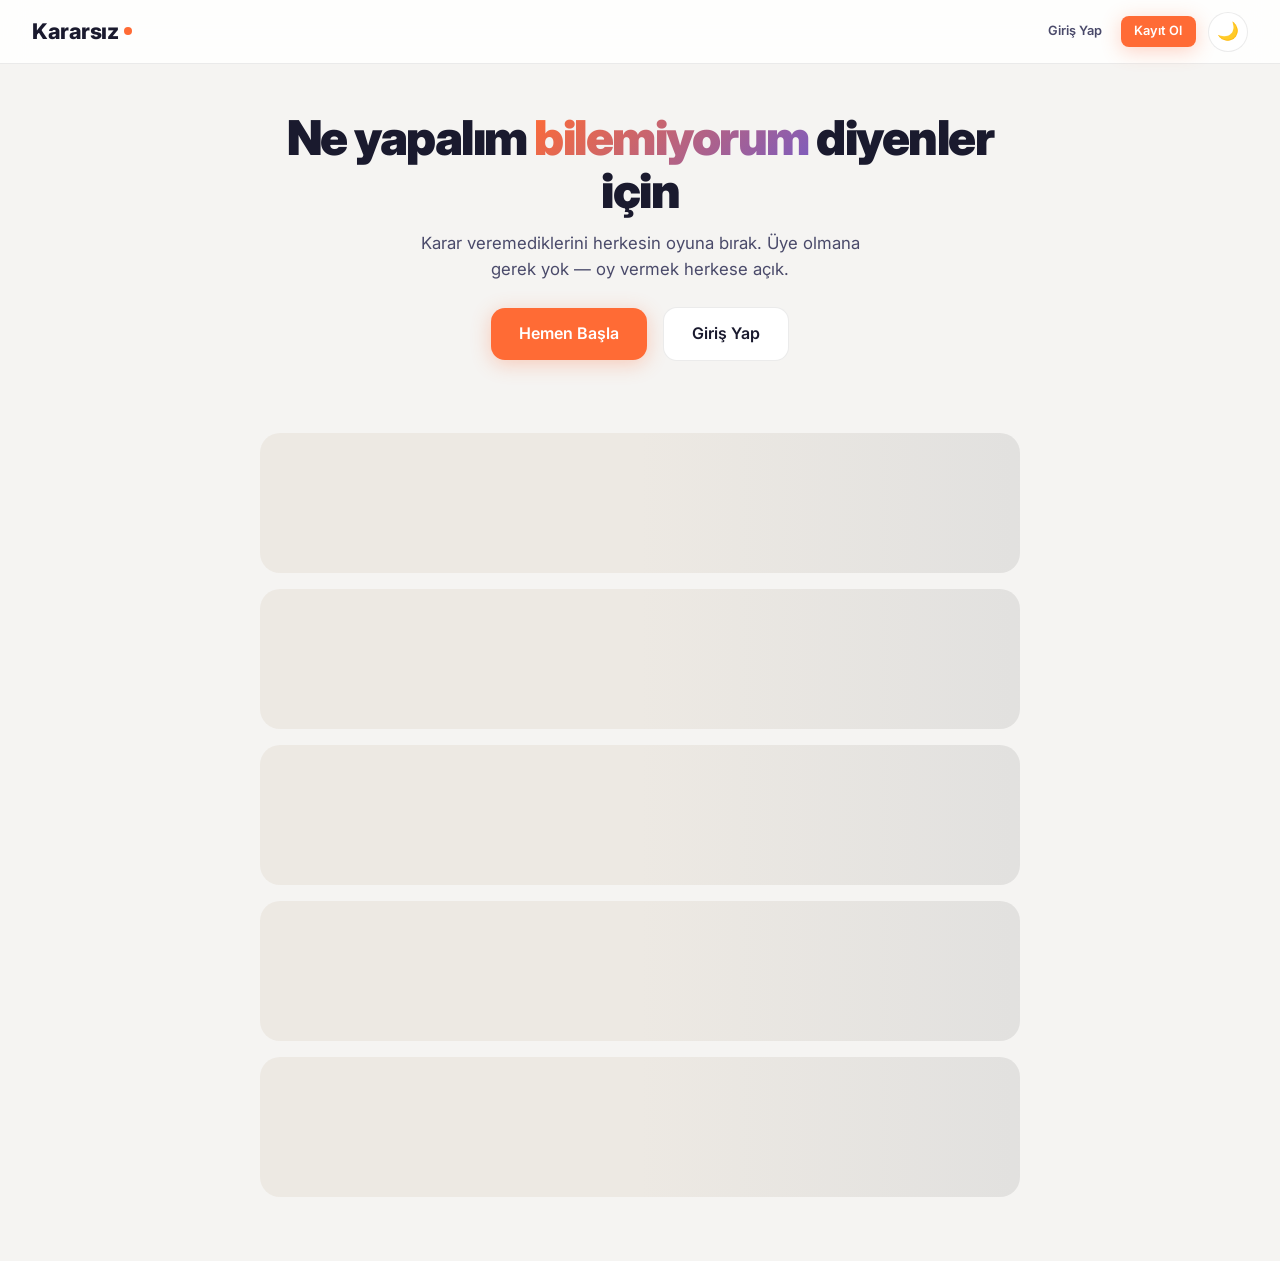
==== frontend/index.html @ 7f224d5e "backend + frontend" ====
<!DOCTYPE html>
<html lang="tr" data-theme="dark">
<head>
  <meta charset="UTF-8" />
  <meta name="viewport" content="width=device-width, initial-scale=1.0" />
  <title>Kararsız — Karar veremeyenler için anket platformu</title>
  <meta name="description" content="Kararsız mısın? Anket oluştur, oyları gör, kararını ver. Herkes oy verebilir." />
  <link rel="stylesheet" href="css/theme.css" />
  <link rel="stylesheet" href="css/style.css" />
</head>
<body>

  <!-- NAVBAR -->
  <nav class="navbar" role="navigation" aria-label="Ana navigasyon">
    <a href="index.html" class="navbar-brand" aria-label="Kararsız ana sayfa">
      Kararsız<span class="brand-dot" aria-hidden="true"></span>
    </a>
    <div class="navbar-actions">
      <div id="nav-auth"></div>
      <button class="theme-toggle" id="theme-btn" aria-label="Temayı değiştir">🌙</button>
    </div>
  </nav>

  <!-- HERO -->
  <header class="feed-hero" role="banner">
    <div class="container">
      <h1>Ne yapalım <span>bilemiyorum</span> diyenler için</h1>
      <p>Karar veremediklerini herkesin oyuna bırak. Üye olmana gerek yok — oy vermek herkese açık.</p>
      <div id="hero-cta"></div>
    </div>
  </header>

  <!-- POLLS FEED -->
  <main class="container page-content" role="main">
    <div id="polls-grid" class="polls-grid" aria-label="Anket listesi" aria-live="polite">
      <!-- JS tarafından doldurulur -->
    </div>

    <!-- EMPTY STATE -->
    <div id="empty-state" class="empty-state" style="display:none;" aria-live="polite">
      <div class="empty-state-icon" aria-hidden="true">🤔</div>
      <h3>Henüz hiç anket yok</h3>
      <p>İlk anketi sen oluştur!</p>
      <br />
      <a href="create-poll.html" class="btn btn-primary">Anket Oluştur</a>
    </div>
  </main>

  <!-- TOAST -->
  <div class="toast-container" id="toast-container" aria-live="assertive" aria-atomic="true"></div>

  <script src="js/theme-toggle.js"></script>
  <script src="js/api.js"></script>
  <script src="js/auth.js"></script>
  <script src="js/main.js"></script>
  <script>
    // Hero CTA — auth durumuna göre
    document.addEventListener('DOMContentLoaded', () => {
      const cta = document.getElementById('hero-cta');
      if (Auth.isLoggedIn()) {
        cta.innerHTML = `<a href="create-poll.html" class="btn btn-primary btn-lg" id="hero-create-btn">✨ Anket Oluştur</a>`;
      } else {
        cta.innerHTML = `
          <a href="register.html" class="btn btn-primary btn-lg" id="hero-register-btn">Hemen Başla</a>
          <a href="login.html" class="btn btn-secondary btn-lg" id="hero-login-btn" style="margin-left:0.75rem">Giriş Yap</a>
        `;
      }
    });
  </script>
</body>
</html>
---- frontend/css/theme.css ----
/* ============================================================
   theme.css — Kararsız | CSS Değişkenleri & Tema Sistemi
   ============================================================ */

/* --- Google Fonts --- */
@import url('https://fonts.googleapis.com/css2?family=Inter:wght@300;400;500;600;700;800;900&display=swap');

/* ===================== AÇIK TEMA ===================== */
:root,
[data-theme="light"] {
  --bg-primary:    #f5f4f2;
  --bg-secondary:  #ffffff;
  --bg-card:       #ffffff;
  --bg-glass:      rgba(255, 255, 255, 0.75);

  --text-primary:  #1a1a2e;
  --text-secondary:#4a4a6a;
  --text-muted:    #9090b0;

  --accent:        #ff6b35;
  --accent-hover:  #e85c28;
  --accent-light:  rgba(255, 107, 53, 0.12);

  --purple:        #7c5cbf;
  --purple-light:  rgba(124, 92, 191, 0.12);

  --border:        rgba(0, 0, 0, 0.08);
  --border-strong: rgba(0, 0, 0, 0.16);

  --shadow-sm:     0 1px 3px rgba(0,0,0,0.08), 0 1px 2px rgba(0,0,0,0.04);
  --shadow-md:     0 4px 16px rgba(0,0,0,0.08), 0 2px 8px rgba(0,0,0,0.04);
  --shadow-lg:     0 12px 40px rgba(0,0,0,0.12), 0 4px 16px rgba(0,0,0,0.06);
  --shadow-accent: 0 4px 20px rgba(255, 107, 53, 0.30);

  --nav-bg:        rgba(255, 255, 255, 0.85);
  --overlay:       rgba(255, 255, 255, 0.9);

  --vote-bar-bg:   #ede9e3;
  --input-bg:      #f5f4f2;
  --danger:        #e53e3e;
  --success:       #38a169;

  --radius-sm:     8px;
  --radius-md:     14px;
  --radius-lg:     20px;
  --radius-xl:     28px;
}

/* ===================== KARANLIK TEMA ===================== */
[data-theme="dark"] {
  --bg-primary:    #0f0f17;
  --bg-secondary:  #16161f;
  --bg-card:       #1c1c2a;
  --bg-glass:      rgba(28, 28, 42, 0.80);

  --text-primary:  #f0f0fa;
  --text-secondary:#a0a0c0;
  --text-muted:    #5a5a7a;

  --accent:        #ff6b35;
  --accent-hover:  #ff8555;
  --accent-light:  rgba(255, 107, 53, 0.15);

  --purple:        #9b7de8;
  --purple-light:  rgba(155, 125, 232, 0.15);

  --border:        rgba(255, 255, 255, 0.06);
  --border-strong: rgba(255, 255, 255, 0.12);

  --shadow-sm:     0 1px 3px rgba(0,0,0,0.3), 0 1px 2px rgba(0,0,0,0.2);
  --shadow-md:     0 4px 16px rgba(0,0,0,0.4), 0 2px 8px rgba(0,0,0,0.2);
  --shadow-lg:     0 12px 40px rgba(0,0,0,0.5), 0 4px 16px rgba(0,0,0,0.3);
  --shadow-accent: 0 4px 20px rgba(255, 107, 53, 0.25);

  --nav-bg:        rgba(15, 15, 23, 0.90);
  --overlay:       rgba(15, 15, 23, 0.95);

  --vote-bar-bg:   #252535;
  --input-bg:      #13131e;
  --danger:        #fc6f6f;
  --success:       #68d391;
}
---- frontend/css/style.css ----
/* ============================================================
   style.css — Kararsız | Ana Stil Dosyası
   ============================================================ */

/* ---------- RESET & BASE ---------- */
*, *::before, *::after {
  box-sizing: border-box;
  margin: 0;
  padding: 0;
}

html {
  scroll-behavior: smooth;
}

body {
  font-family: 'Inter', -apple-system, BlinkMacSystemFont, sans-serif;
  background-color: var(--bg-primary);
  color: var(--text-primary);
  line-height: 1.6;
  min-height: 100vh;
  transition: background-color 0.3s ease, color 0.3s ease;
  -webkit-font-smoothing: antialiased;
}

a {
  color: var(--accent);
  text-decoration: none;
  transition: color 0.2s;
}
a:hover { color: var(--accent-hover); }

img { max-width: 100%; display: block; }

/* ---------- SCROLLBAR ---------- */
::-webkit-scrollbar { width: 6px; }
::-webkit-scrollbar-track { background: var(--bg-primary); }
::-webkit-scrollbar-thumb { background: var(--border-strong); border-radius: 99px; }
::-webkit-scrollbar-thumb:hover { background: var(--text-muted); }

/* ============================================================
   NAVBAR
   ============================================================ */
.navbar {
  position: sticky;
  top: 0;
  z-index: 100;
  background: var(--nav-bg);
  backdrop-filter: blur(20px);
  -webkit-backdrop-filter: blur(20px);
  border-bottom: 1px solid var(--border);
  padding: 0 clamp(1rem, 5vw, 2rem);
  height: 64px;
  display: flex;
  align-items: center;
  justify-content: space-between;
  transition: background 0.3s;
}

.navbar-brand {
  font-size: 1.35rem;
  font-weight: 800;
  letter-spacing: -0.5px;
  color: var(--text-primary);
  display: flex;
  align-items: center;
  gap: 0.4rem;
}

.navbar-brand .brand-dot {
  width: 8px;
  height: 8px;
  border-radius: 50%;
  background: var(--accent);
  display: inline-block;
  animation: pulse-dot 2s ease-in-out infinite;
}

@keyframes pulse-dot {
  0%, 100% { transform: scale(1); opacity: 1; }
  50% { transform: scale(1.4); opacity: 0.7; }
}

.navbar-actions {
  display: flex;
  align-items: center;
  gap: 0.75rem;
}

/* ---------- THEME TOGGLE ---------- */
.theme-toggle {
  width: 40px;
  height: 40px;
  border-radius: 50%;
  border: 1px solid var(--border);
  background: var(--bg-card);
  color: var(--text-secondary);
  cursor: pointer;
  display: flex;
  align-items: center;
  justify-content: center;
  font-size: 1.1rem;
  transition: all 0.2s;
}
.theme-toggle:hover {
  background: var(--accent-light);
  color: var(--accent);
  border-color: var(--accent);
  transform: rotate(20deg);
}

/* ============================================================
   BUTTONS
   ============================================================ */
.btn {
  display: inline-flex;
  align-items: center;
  justify-content: center;
  gap: 0.4rem;
  padding: 0.55rem 1.25rem;
  border-radius: var(--radius-sm);
  font-family: inherit;
  font-size: 0.875rem;
  font-weight: 600;
  cursor: pointer;
  border: none;
  transition: all 0.2s ease;
  white-space: nowrap;
  user-select: none;
}
.btn:disabled {
  opacity: 0.5;
  cursor: not-allowed;
  transform: none !important;
}

.btn-primary {
  background: var(--accent);
  color: #fff;
  box-shadow: var(--shadow-accent);
}
.btn-primary:hover:not(:disabled) {
  background: var(--accent-hover);
  transform: translateY(-1px);
  box-shadow: 0 6px 24px rgba(255, 107, 53, 0.40);
}
.btn-primary:active { transform: translateY(0); }

.btn-secondary {
  background: var(--bg-card);
  color: var(--text-primary);
  border: 1px solid var(--border);
}
.btn-secondary:hover:not(:disabled) {
  background: var(--bg-secondary);
  border-color: var(--border-strong);
  transform: translateY(-1px);
}

.btn-ghost {
  background: transparent;
  color: var(--text-secondary);
  border: 1px solid transparent;
}
.btn-ghost:hover:not(:disabled) {
  background: var(--accent-light);
  color: var(--accent);
}

.btn-danger {
  background: var(--danger);
  color: #fff;
}

.btn-lg {
  padding: 0.8rem 1.75rem;
  font-size: 1rem;
  border-radius: var(--radius-md);
}

.btn-sm {
  padding: 0.35rem 0.85rem;
  font-size: 0.8rem;
}

.btn-full { width: 100%; }

/* ============================================================
   FORM ELEMENTS
   ============================================================ */
.form-group {
  display: flex;
  flex-direction: column;
  gap: 0.5rem;
  margin-bottom: 1.25rem;
}

.form-label {
  font-size: 0.85rem;
  font-weight: 600;
  color: var(--text-secondary);
  letter-spacing: 0.02em;
}

.form-input,
.form-textarea {
  width: 100%;
  padding: 0.75rem 1rem;
  background: var(--input-bg);
  border: 1.5px solid var(--border);
  border-radius: var(--radius-sm);
  color: var(--text-primary);
  font-family: inherit;
  font-size: 0.925rem;
  transition: all 0.2s;
  outline: none;
}

.form-input::placeholder,
.form-textarea::placeholder {
  color: var(--text-muted);
}

.form-input:focus,
.form-textarea:focus {
  border-color: var(--accent);
  background: var(--bg-card);
  box-shadow: 0 0 0 3px var(--accent-light);
}

.form-textarea {
  resize: vertical;
  min-height: 100px;
}

.form-error {
  font-size: 0.8rem;
  color: var(--danger);
  display: none;
}
.form-error.visible { display: block; }

/* ============================================================
   CARDS
   ============================================================ */
.card {
  background: var(--bg-card);
  border: 1px solid var(--border);
  border-radius: var(--radius-lg);
  padding: 1.5rem;
  box-shadow: var(--shadow-sm);
  transition: all 0.25s ease;
}

.card:hover {
  box-shadow: var(--shadow-md);
  border-color: var(--border-strong);
  transform: translateY(-2px);
}

/* ============================================================
   POLL CARD — Ana liste kartı
   ============================================================ */
.poll-card {
  background: var(--bg-card);
  border: 1px solid var(--border);
  border-radius: var(--radius-lg);
  padding: 1.5rem;
  cursor: pointer;
  transition: all 0.25s cubic-bezier(0.4, 0, 0.2, 1);
  position: relative;
  overflow: hidden;
}

.poll-card::before {
  content: '';
  position: absolute;
  top: 0; left: 0;
  width: 4px;
  height: 100%;
  background: var(--accent);
  transform: scaleY(0);
  transition: transform 0.25s ease;
  border-radius: 0 2px 2px 0;
}

.poll-card:hover {
  border-color: var(--accent);
  box-shadow: var(--shadow-md);
  transform: translateY(-3px);
}

.poll-card:hover::before {
  transform: scaleY(1);
}

.poll-card-header {
  display: flex;
  justify-content: space-between;
  align-items: flex-start;
  gap: 1rem;
  margin-bottom: 1rem;
}

.poll-question {
  font-size: 1.05rem;
  font-weight: 700;
  color: var(--text-primary);
  line-height: 1.4;
  flex: 1;
}

.poll-meta {
  display: flex;
  align-items: center;
  gap: 0.75rem;
  margin-top: 1rem;
  font-size: 0.8rem;
  color: var(--text-muted);
}

.poll-meta-avatar {
  width: 24px;
  height: 24px;
  border-radius: 50%;
  background: linear-gradient(135deg, var(--accent), var(--purple));
  display: flex;
  align-items: center;
  justify-content: center;
  font-size: 0.65rem;
  font-weight: 700;
  color: white;
  flex-shrink: 0;
}

.poll-total-votes {
  margin-left: auto;
  background: var(--accent-light);
  color: var(--accent);
  padding: 0.2rem 0.6rem;
  border-radius: 99px;
  font-weight: 600;
  font-size: 0.75rem;
}

/* ---------- VOTE BARS (listede kısa gösterim) ---------- */
.poll-options-preview {
  display: flex;
  flex-direction: column;
  gap: 0.5rem;
}

.vote-bar-wrap {
  display: flex;
  align-items: center;
  gap: 0.75rem;
  font-size: 0.82rem;
}

.vote-bar-label {
  flex: 0 0 110px;
  white-space: nowrap;
  overflow: hidden;
  text-overflow: ellipsis;
  color: var(--text-secondary);
  font-weight: 500;
}

.vote-bar-track {
  flex: 1;
  height: 6px;
  background: var(--vote-bar-bg);
  border-radius: 99px;
  overflow: hidden;
}

.vote-bar-fill {
  height: 100%;
  background: linear-gradient(90deg, var(--accent), var(--purple));
  border-radius: 99px;
  transition: width 0.8s cubic-bezier(0.4, 0, 0.2, 1);
}

.vote-bar-pct {
  flex: 0 0 36px;
  text-align: right;
  color: var(--text-muted);
  font-weight: 600;
  font-size: 0.78rem;
}

/* ============================================================
   VOTE OPTION BUTTONS — Detay sayfasında büyük seçenekler
   ============================================================ */
.vote-option {
  position: relative;
  width: 100%;
  padding: 1rem 1.25rem;
  border: 2px solid var(--border);
  border-radius: var(--radius-md);
  background: var(--bg-card);
  color: var(--text-primary);
  font-family: inherit;
  font-size: 0.95rem;
  font-weight: 600;
  cursor: pointer;
  text-align: left;
  transition: all 0.2s;
  overflow: hidden;
  display: flex;
  align-items: center;
  justify-content: space-between;
  gap: 0.75rem;
}

.vote-option:hover:not(:disabled) {
  border-color: var(--accent);
  color: var(--accent);
  transform: translateY(-1px);
  box-shadow: var(--shadow-md);
}

.vote-option.voted {
  border-color: var(--accent);
  cursor: default;
  transform: none;
}

.vote-option.voted-selected {
  border-color: var(--accent);
  background: var(--accent-light);
  color: var(--accent);
}

.vote-option .option-bar-bg {
  position: absolute;
  top: 0; left: 0;
  height: 100%;
  background: var(--accent-light);
  border-radius: var(--radius-md);
  transition: width 0.8s cubic-bezier(0.4, 0, 0.2, 1);
  z-index: 0;
  opacity: 0;
}

.vote-option.voted .option-bar-bg { opacity: 1; }
.vote-option.voted-selected .option-bar-bg { opacity: 0; }

.vote-option .option-text {
  position: relative;
  z-index: 1;
}

.vote-option .option-pct {
  position: relative;
  z-index: 1;
  font-size: 0.85rem;
  font-weight: 700;
  color: var(--accent);
  display: none;
}

.vote-option.voted .option-pct { display: block; }

/* ============================================================
   BADGE / TAG
   ============================================================ */
.badge {
  display: inline-flex;
  align-items: center;
  padding: 0.2rem 0.6rem;
  border-radius: 99px;
  font-size: 0.72rem;
  font-weight: 700;
  letter-spacing: 0.04em;
  text-transform: uppercase;
}

.badge-accent {
  background: var(--accent-light);
  color: var(--accent);
}

.badge-purple {
  background: var(--purple-light);
  color: var(--purple);
}

/* ============================================================
   LAYOUT — Container & Grid
   ============================================================ */
.container {
  max-width: 760px;
  margin: 0 auto;
  padding: 0 clamp(1rem, 4vw, 1.5rem);
}

.container-wide {
  max-width: 1100px;
  margin: 0 auto;
  padding: 0 clamp(1rem, 4vw, 2rem);
}

.page-content {
  padding: 2.5rem 0 4rem;
}

/* ============================================================
   FEED HERO (index sayfası üstü)
   ============================================================ */
.feed-hero {
  text-align: center;
  padding: 3rem 1rem 2rem;
}

.feed-hero h1 {
  font-size: clamp(2rem, 5vw, 3rem);
  font-weight: 900;
  letter-spacing: -1.5px;
  line-height: 1.1;
  color: var(--text-primary);
  margin-bottom: 0.75rem;
}

.feed-hero h1 span {
  background: linear-gradient(135deg, var(--accent), var(--purple));
  -webkit-background-clip: text;
  -webkit-text-fill-color: transparent;
  background-clip: text;
}

.feed-hero p {
  font-size: 1.05rem;
  color: var(--text-secondary);
  max-width: 480px;
  margin: 0 auto 1.5rem;
}

/* ============================================================
   POLLS GRID
   ============================================================ */
.polls-grid {
  display: grid;
  grid-template-columns: 1fr;
  gap: 1rem;
}

/* ============================================================
   AUTH PAGES
   ============================================================ */
.auth-page {
  min-height: 100vh;
  display: flex;
  align-items: center;
  justify-content: center;
  padding: 2rem 1rem;
}

.auth-card {
  background: var(--bg-card);
  border: 1px solid var(--border);
  border-radius: var(--radius-xl);
  padding: clamp(1.75rem, 5vw, 2.5rem);
  width: 100%;
  max-width: 440px;
  box-shadow: var(--shadow-lg);
}

.auth-header {
  text-align: center;
  margin-bottom: 2rem;
}

.auth-logo {
  font-size: 2rem;
  font-weight: 900;
  letter-spacing: -1px;
  color: var(--text-primary);
  margin-bottom: 0.25rem;
}

.auth-logo span {
  color: var(--accent);
}

.auth-subtitle {
  font-size: 0.9rem;
  color: var(--text-muted);
}

.auth-title {
  font-size: 1.5rem;
  font-weight: 800;
  margin: 0.5rem 0 0.25rem;
}

.auth-footer {
  text-align: center;
  margin-top: 1.5rem;
  font-size: 0.875rem;
  color: var(--text-muted);
}

.auth-divider {
  display: flex;
  align-items: center;
  gap: 1rem;
  margin: 1.5rem 0;
  color: var(--text-muted);
  font-size: 0.8rem;
}
.auth-divider::before, .auth-divider::after {
  content: '';
  flex: 1;
  height: 1px;
  background: var(--border);
}

/* ============================================================
   CREATE POLL — Seçenek satırları
   ============================================================ */
.option-row {
  display: flex;
  align-items: center;
  gap: 0.5rem;
  margin-bottom: 0.6rem;
  animation: slide-in 0.2s ease;
}

@keyframes slide-in {
  from { opacity: 0; transform: translateY(-8px); }
  to { opacity: 1; transform: translateY(0); }
}

.option-row .option-number {
  width: 28px;
  height: 28px;
  border-radius: 50%;
  background: var(--accent-light);
  color: var(--accent);
  font-size: 0.8rem;
  font-weight: 700;
  display: flex;
  align-items: center;
  justify-content: center;
  flex-shrink: 0;
}

.option-remove {
  width: 32px;
  height: 32px;
  border-radius: 50%;
  border: none;
  background: transparent;
  color: var(--text-muted);
  cursor: pointer;
  display: flex;
  align-items: center;
  justify-content: center;
  font-size: 1rem;
  transition: all 0.2s;
  flex-shrink: 0;
}
.option-remove:hover {
  background: rgba(229, 62, 62, 0.1);
  color: var(--danger);
}

/* ============================================================
   DETAIL PAGE
   ============================================================ */
.poll-detail-hero {
  padding: 2.5rem 0 1.5rem;
}

.poll-detail-question {
  font-size: clamp(1.4rem, 4vw, 2rem);
  font-weight: 800;
  letter-spacing: -0.5px;
  line-height: 1.3;
  margin-bottom: 0.75rem;
}

.voted-notice {
  display: flex;
  align-items: center;
  gap: 0.5rem;
  font-size: 0.85rem;
  color: var(--success);
  font-weight: 600;
  margin-bottom: 1rem;
  padding: 0.6rem 1rem;
  background: rgba(56, 161, 105, 0.08);
  border-radius: var(--radius-sm);
  border: 1px solid rgba(56, 161, 105, 0.2);
}

/* ============================================================
   LOADING / SKELETON
   ============================================================ */
.skeleton {
  background: linear-gradient(
    90deg,
    var(--vote-bar-bg) 25%,
    var(--border) 50%,
    var(--vote-bar-bg) 75%
  );
  background-size: 200% 100%;
  animation: shimmer 1.5s ease-in-out infinite;
  border-radius: var(--radius-sm);
}

@keyframes shimmer {
  0% { background-position: 200% 0; }
  100% { background-position: -200% 0; }
}

.skeleton-card {
  height: 140px;
  border-radius: var(--radius-lg);
}

/* ============================================================
   TOAST NOTIFICATION
   ============================================================ */
.toast-container {
  position: fixed;
  bottom: 1.5rem;
  right: 1.5rem;
  display: flex;
  flex-direction: column;
  gap: 0.5rem;
  z-index: 9999;
}

.toast {
  padding: 0.85rem 1.25rem;
  border-radius: var(--radius-md);
  font-size: 0.875rem;
  font-weight: 600;
  color: #fff;
  box-shadow: var(--shadow-lg);
  animation: toast-in 0.3s cubic-bezier(0.34, 1.56, 0.64, 1);
  max-width: 320px;
  display: flex;
  align-items: center;
  gap: 0.5rem;
}

.toast-success { background: var(--success); }
.toast-error   { background: var(--danger); }
.toast-info    { background: var(--purple); }

@keyframes toast-in {
  from { opacity: 0; transform: translateX(20px) scale(0.95); }
  to   { opacity: 1; transform: translateX(0) scale(1); }
}

@keyframes toast-out {
  from { opacity: 1; transform: translateX(0) scale(1); }
  to   { opacity: 0; transform: translateX(20px) scale(0.95); }
}

/* ============================================================
   EMPTY STATE
   ============================================================ */
.empty-state {
  text-align: center;
  padding: 4rem 2rem;
  color: var(--text-muted);
}

.empty-state-icon {
  font-size: 3rem;
  margin-bottom: 1rem;
  opacity: 0.5;
}

.empty-state h3 {
  font-size: 1.1rem;
  font-weight: 700;
  color: var(--text-secondary);
  margin-bottom: 0.5rem;
}

/* ============================================================
   RESPONSIVE
   ============================================================ */
@media (max-width: 600px) {
  .navbar { height: 56px; }
  .feed-hero { padding: 2rem 1rem 1.5rem; }
  .auth-card { padding: 1.5rem; }
  .vote-bar-label { flex: 0 0 80px; }
}
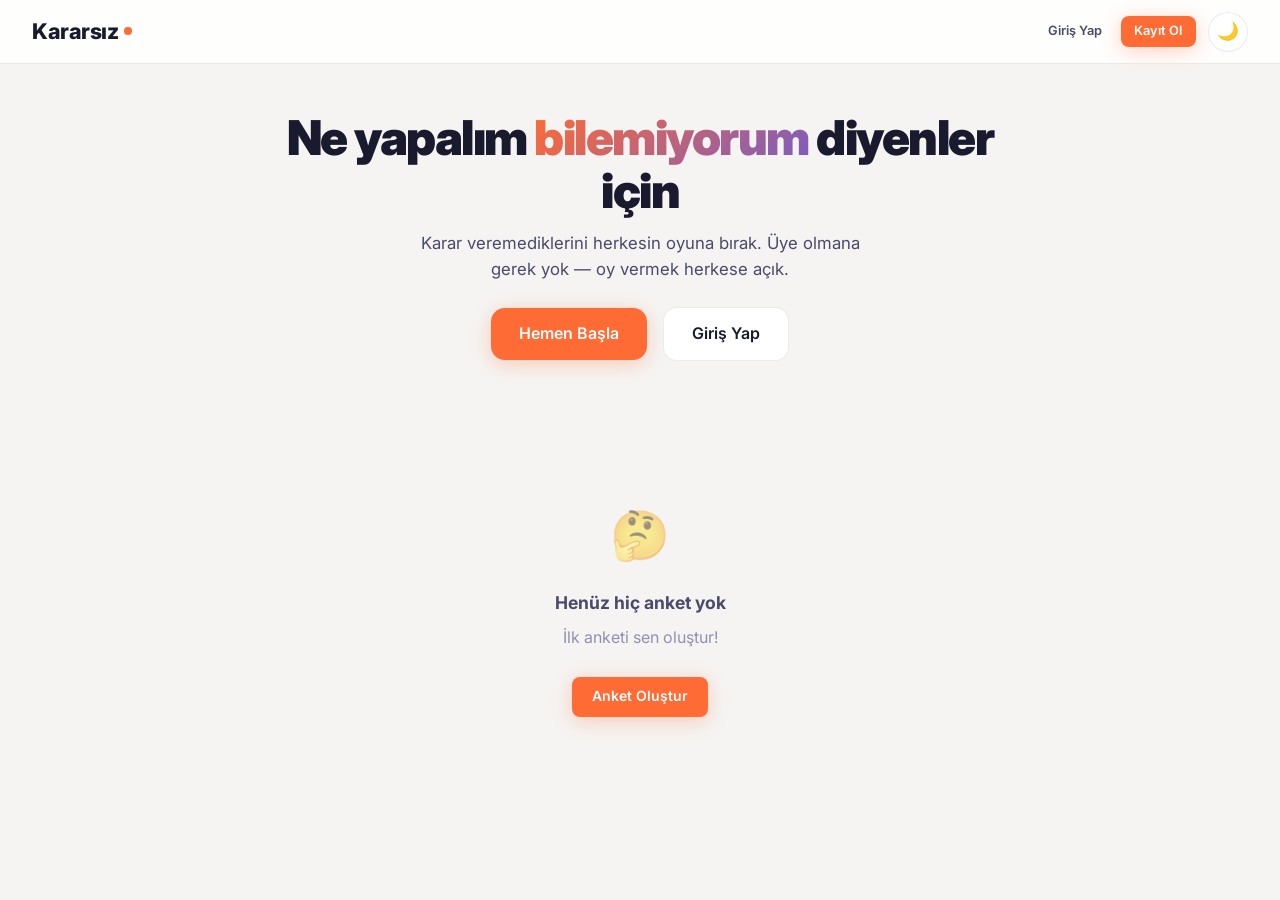
==== commit 45d328ad: "SEO" ====
--- a/frontend/index.html
+++ b/frontend/index.html
@@ -5,6 +5,22 @@
   <meta name="viewport" content="width=device-width, initial-scale=1.0" />
   <title>Kararsız — Karar veremeyenler için anket platformu</title>
   <meta name="description" content="Kararsız mısın? Anket oluştur, oyları gör, kararını ver. Herkes oy verebilir." />
+  <meta name="keywords" content="kararsizim, kararver,  kararsiz app, ne yapsam karar veremiyorum" />
+  
+  <style>
+    .sr-only {
+      position: absolute;
+      width: 1px;
+      height: 1px;
+      padding: 0;
+      margin: -1px;
+      overflow: hidden;
+      clip: rect(0, 0, 0, 0);
+      white-space: nowrap;
+      border-width: 0;
+    }
+  </style>
+
   <link rel="stylesheet" href="css/theme.css" />
   <link rel="stylesheet" href="css/style.css" />
 </head>
@@ -32,6 +48,8 @@
 
   <!-- POLLS FEED -->
   <main class="container page-content" role="main">
+    <span class="sr-only">kararsizim kararver kararsiz app</span>
+    
     <div id="polls-grid" class="polls-grid" aria-label="Anket listesi" aria-live="polite">
       <!-- JS tarafından doldurulur -->
     </div>
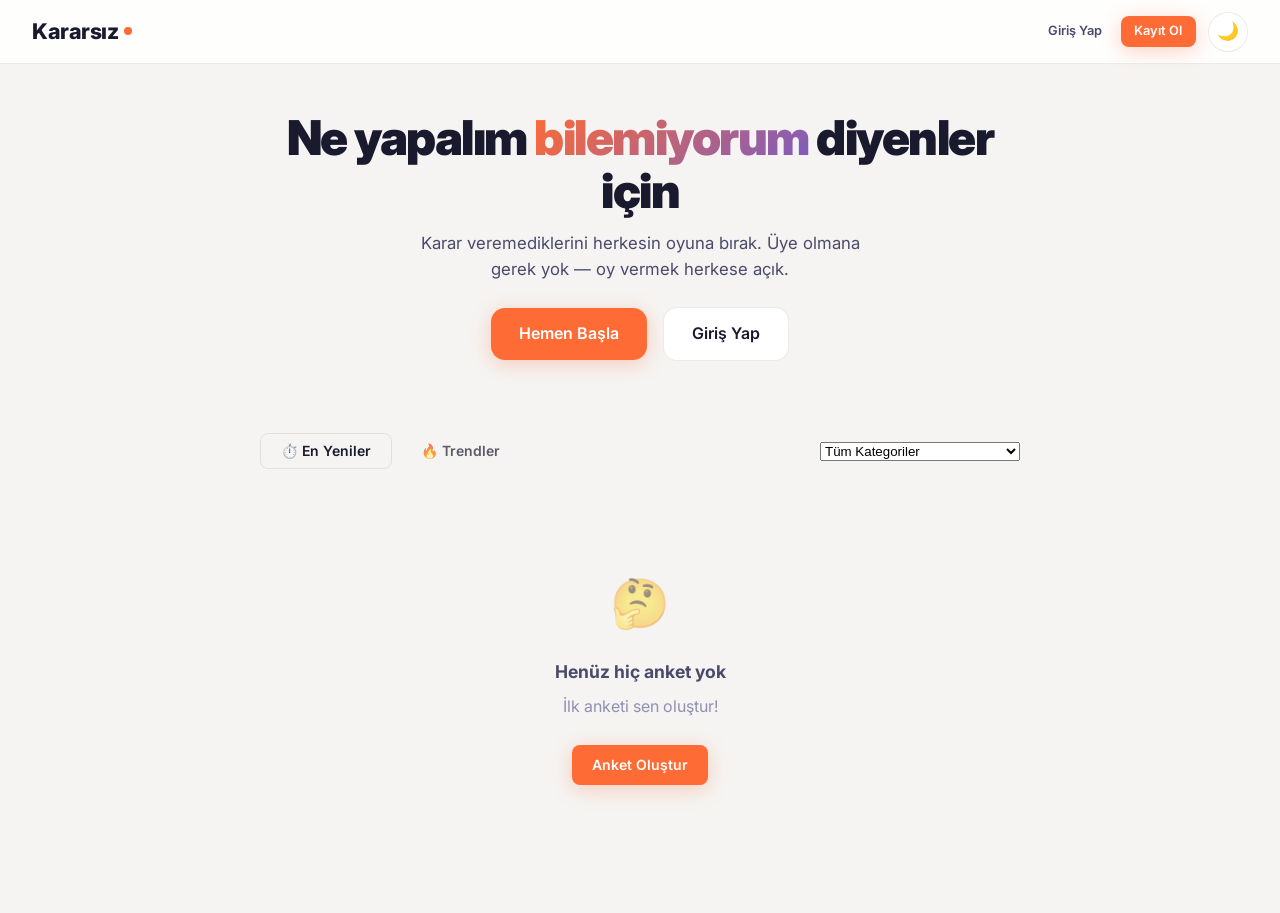
==== commit e2b3d0a8: "feat: Faz 6 ve Faz 7 tamamlandi (Filtreleme ve Profil sayfasi)" ====
--- a/frontend/index.html
+++ b/frontend/index.html
@@ -50,6 +50,24 @@
   <main class="container page-content" role="main">
     <span class="sr-only">kararsizim kararver kararsiz app</span>
     
+    <!-- FİLTRLEME VE SIRALAMA KONTROLLERİ -->
+    <div class="feed-controls" aria-label="Anket filtreleri" style="display: flex; justify-content: space-between; align-items: center; margin-bottom: 2rem; flex-wrap: wrap; gap: 1rem;">
+      <div class="sort-tabs" style="display: flex; gap: 0.5rem;">
+        <button class="btn btn-secondary sort-tab active" data-sort="newest" style="background-color: var(--surface-light); border-color: var(--border);">⏱️ En Yeniler</button>
+        <button class="btn btn-secondary sort-tab" data-sort="popular" style="background-color: transparent; border-color: transparent; opacity: 0.7;">🔥 Trendler</button>
+      </div>
+      <div class="category-filter">
+        <select id="category-select" class="form-control" aria-label="Kategori Seç" style="min-width: 200px;">
+          <option value="all">Tüm Kategoriler</option>
+          <option value="genel">Genel</option>
+          <option value="kariyer">Kariyer</option>
+          <option value="iliski">İlişki</option>
+          <option value="teknoloji">Teknoloji</option>
+          <option value="alisveris">Alışveriş</option>
+          <option value="diger">Diğer</option>
+        </select>
+      </div>
+    </div>
     <div id="polls-grid" class="polls-grid" aria-label="Anket listesi" aria-live="polite">
       <!-- JS tarafından doldurulur -->
     </div>
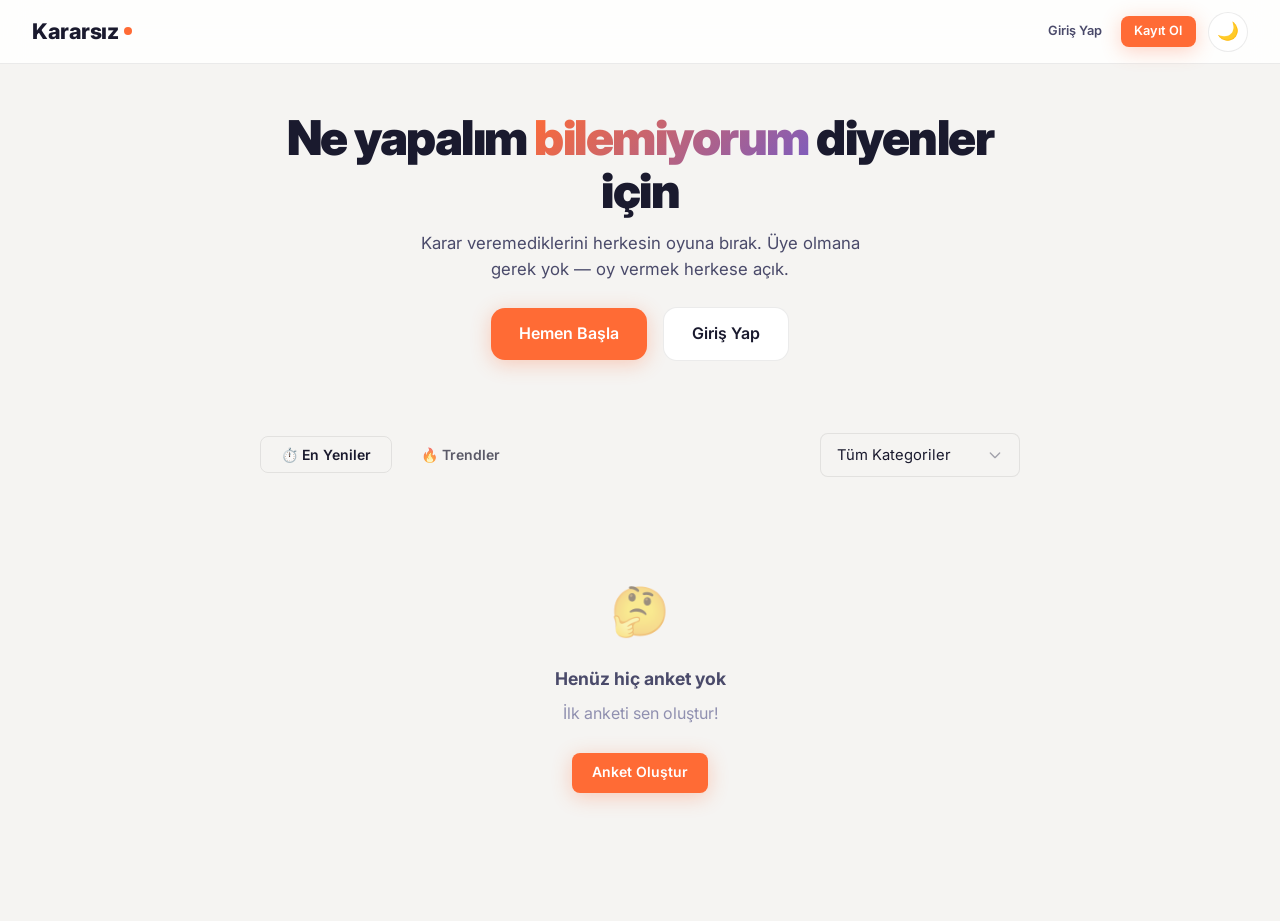
==== commit b6036667: "style(phase 7): update category select dropdown for modern dark theme" ====
--- a/frontend/index.html
+++ b/frontend/index.html
@@ -57,7 +57,7 @@
         <button class="btn btn-secondary sort-tab" data-sort="popular" style="background-color: transparent; border-color: transparent; opacity: 0.7;">🔥 Trendler</button>
       </div>
       <div class="category-filter">
-        <select id="category-select" class="form-control" aria-label="Kategori Seç" style="min-width: 200px;">
+        <select id="category-select" class="form-select" aria-label="Kategori Seç" style="min-width: 200px;">
           <option value="all">Tüm Kategoriler</option>
           <option value="genel">Genel</option>
           <option value="kariyer">Kariyer</option>
--- a/frontend/css/style.css
+++ b/frontend/css/style.css
@@ -233,6 +233,33 @@
   min-height: 100px;
 }
 
+.form-select {
+  width: 100%;
+  padding: 0.75rem 2.5rem 0.75rem 1rem;
+  background: var(--input-bg) url("data:image/svg+xml,%3Csvg xmlns='http://www.w3.org/2000/svg' fill='none' viewBox='0 0 24 24' stroke='%23a1a1aa' stroke-width='2'%3E%3Cpath stroke-linecap='round' stroke-linejoin='round' d='M19 9l-7 7-7-7'%3E%3C/path%3E%3C/svg%3E") no-repeat right 1rem center / 16px 16px;
+  border: 1.5px solid var(--border);
+  border-radius: var(--radius-sm);
+  color: var(--text-primary);
+  font-family: inherit;
+  font-size: 0.925rem;
+  transition: all 0.2s;
+  outline: none;
+  appearance: none;
+  -webkit-appearance: none;
+  cursor: pointer;
+}
+
+.form-select:focus {
+  border-color: var(--accent);
+  background-color: var(--bg-card);
+  box-shadow: 0 0 0 3px var(--accent-light);
+}
+
+.form-select option {
+  background-color: var(--bg-card);
+  color: var(--text-primary);
+}
+
 .form-error {
   font-size: 0.8rem;
   color: var(--danger);
